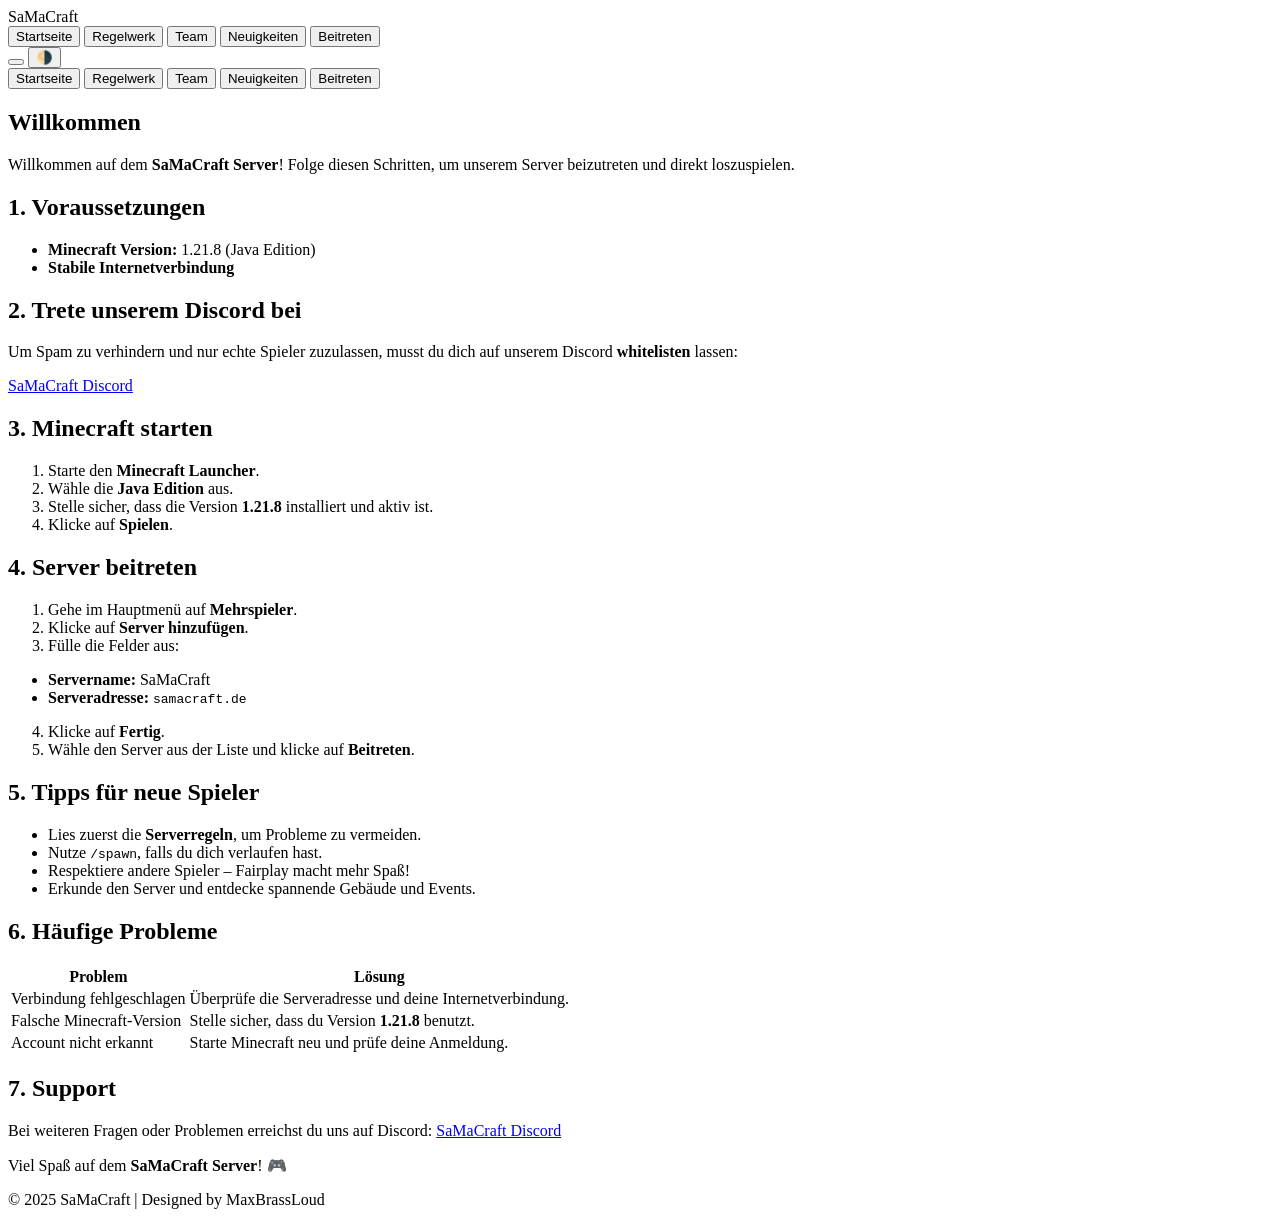
==== src/templates/join.html @ b3dc07cb "Added firtst features for new SaMaCraft Website" ====
<!DOCTYPE html>
<html lang="de">
<head>
  <meta charset="UTF-8">
  <meta name="viewport" content="width=device-width, initial-scale=1.0">
  <title>SaMaCraft – Wie man beitritt</title>
  <link rel="stylesheet" href="/static/style.css">
  <script defer src="/static/script.js"></script>
</head>
<body>
  <header>
    <div class="logo">SaMaCraft</div>
    <nav>
      <button onclick="location.href='/'" class="nav-btn">Startseite</button>
      <button onclick="location.href='/rules.html'" class="nav-btn">Regelwerk</button>
      <button onclick="location.href='/team.html'" class="nav-btn">Team</button>
      <button onclick="location.href='/news'" class="nav-btn">Neuigkeiten</button>
      <button onclick="location.href='/join.html'" class="nav-btn active">Beitreten</button>
    </nav>
    <div class="right-controls">
      <button id="hamburger" title="Menü" aria-label="Menü öffnen">
        <span></span><span></span><span></span>
      </button>
      <button id="theme-toggle" title="Theme wechseln">🌗</button>
    </div>
  </header>

  <div id="mobile-nav">
    <button onclick="location.href='/'" class="nav-btn">Startseite</button>
    <button onclick="location.href='/rules.html'" class="nav-btn">Regelwerk</button>
    <button onclick="location.href='/team.html'" class="nav-btn">Team</button>
    <button onclick="location.href='/news'" class="nav-btn">Neuigkeiten</button>
    <button onclick="location.href='/join.html'" class="nav-btn active">Beitreten</button>
  </div>

  <main class="intro">
    <div class="news-container">

      <div class="news-card">
        <h2>Willkommen</h2>
        <p>Willkommen auf dem <strong>SaMaCraft Server</strong>! Folge diesen Schritten, um unserem Server beizutreten und direkt loszuspielen.</p>
      </div>

      <div class="news-card">
        <h2>1. Voraussetzungen</h2>
        <ul>
          <li><strong>Minecraft Version:</strong> 1.21.8 (Java Edition)</li>
          <li><strong>Stabile Internetverbindung</strong></li>
        </ul>
      </div>

      <div class="news-card">
        <h2>2. Trete unserem Discord bei</h2>
        <p>Um Spam zu verhindern und nur echte Spieler zuzulassen, musst du dich auf unserem Discord <strong>whitelisten</strong> lassen:</p>
        <p><a href="https://discord.gg/E3ZHhWyfMG" target="_blank">SaMaCraft Discord</a></p>
      </div>

      <div class="news-card">
        <h2>3. Minecraft starten</h2>
        <ol>
          <li>Starte den <strong>Minecraft Launcher</strong>.</li>
          <li>Wähle die <strong>Java Edition</strong> aus.</li>
          <li>Stelle sicher, dass die Version <strong>1.21.8</strong> installiert und aktiv ist.</li>
          <li>Klicke auf <strong>Spielen</strong>.</li>
        </ol>
      </div>

      <div class="news-card">
        <h2>4. Server beitreten</h2>
        <ol>
          <li>Gehe im Hauptmenü auf <strong>Mehrspieler</strong>.</li>
          <li>Klicke auf <strong>Server hinzufügen</strong>.</li>
          <li>Fülle die Felder aus:</li>
        </ol>
        <ul>
          <li><strong>Servername:</strong> SaMaCraft</li>
          <li><strong>Serveradresse:</strong> <code>samacraft.de</code></li>
        </ul>
        <ol start="4">
          <li>Klicke auf <strong>Fertig</strong>.</li>
          <li>Wähle den Server aus der Liste und klicke auf <strong>Beitreten</strong>.</li>
        </ol>
      </div>

      <div class="news-card">
        <h2>5. Tipps für neue Spieler</h2>
        <ul>
          <li>Lies zuerst die <strong>Serverregeln</strong>, um Probleme zu vermeiden.</li>
          <li>Nutze <code>/spawn</code>, falls du dich verlaufen hast.</li>
          <li>Respektiere andere Spieler – Fairplay macht mehr Spaß!</li>
          <li>Erkunde den Server und entdecke spannende Gebäude und Events.</li>
        </ul>
      </div>

      <div class="news-card">
        <h2>6. Häufige Probleme</h2>
        <table>
          <thead>
            <tr>
              <th>Problem</th>
              <th>Lösung</th>
            </tr>
          </thead>
          <tbody>
            <tr>
              <td>Verbindung fehlgeschlagen</td>
              <td>Überprüfe die Serveradresse und deine Internetverbindung.</td>
            </tr>
            <tr>
              <td>Falsche Minecraft-Version</td>
              <td>Stelle sicher, dass du Version <strong>1.21.8</strong> benutzt.</td>
            </tr>
            <tr>
              <td>Account nicht erkannt</td>
              <td>Starte Minecraft neu und prüfe deine Anmeldung.</td>
            </tr>
          </tbody>
        </table>
      </div>

      <div class="news-card">
        <h2>7. Support</h2>
        <p>Bei weiteren Fragen oder Problemen erreichst du uns auf Discord: <a href="https://discord.gg/E3ZHhWyfMG" target="_blank">SaMaCraft Discord</a></p>
      </div>

      <div class="news-card">
        <p>Viel Spaß auf dem <strong>SaMaCraft Server</strong>! 🎮</p>
      </div>

    </div>
  </main>

  <footer>
    <p>© 2025 SaMaCraft | Designed by MaxBrassLoud</p>
  </footer>
</body>
</html>
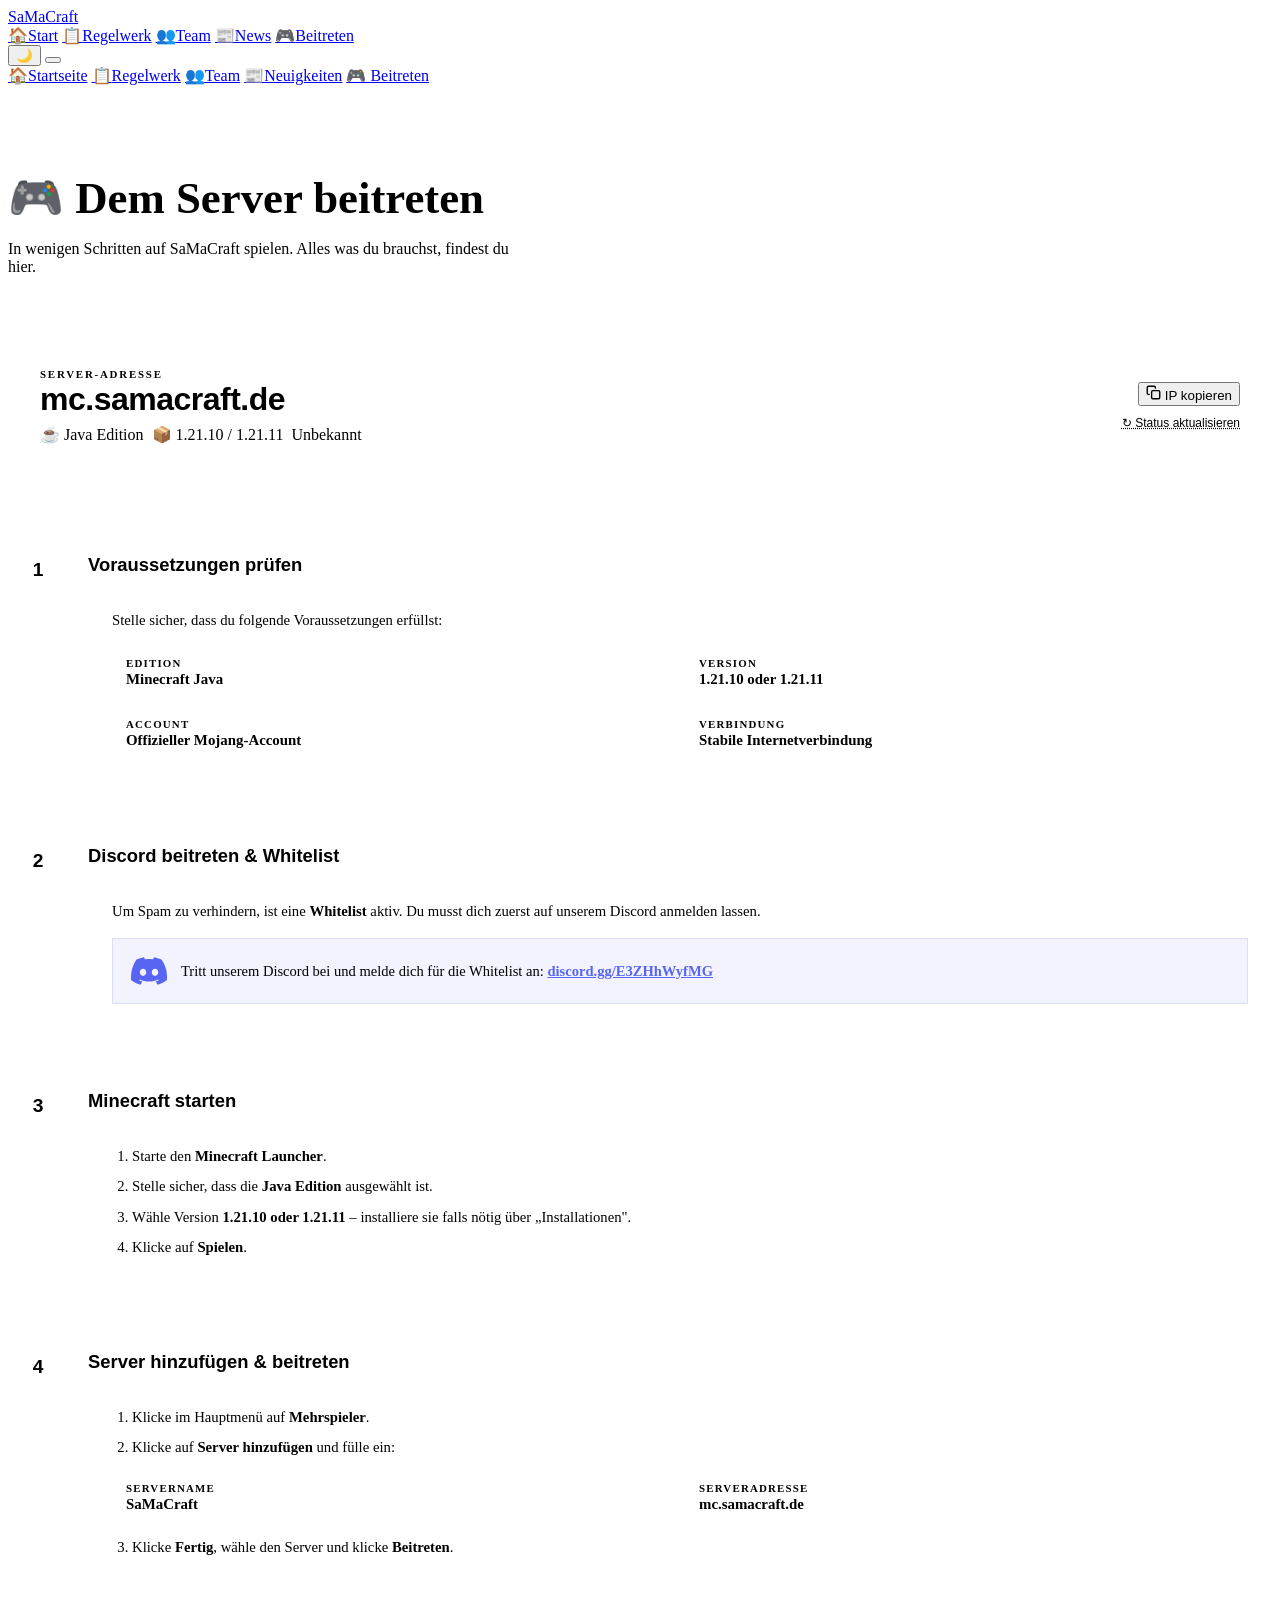
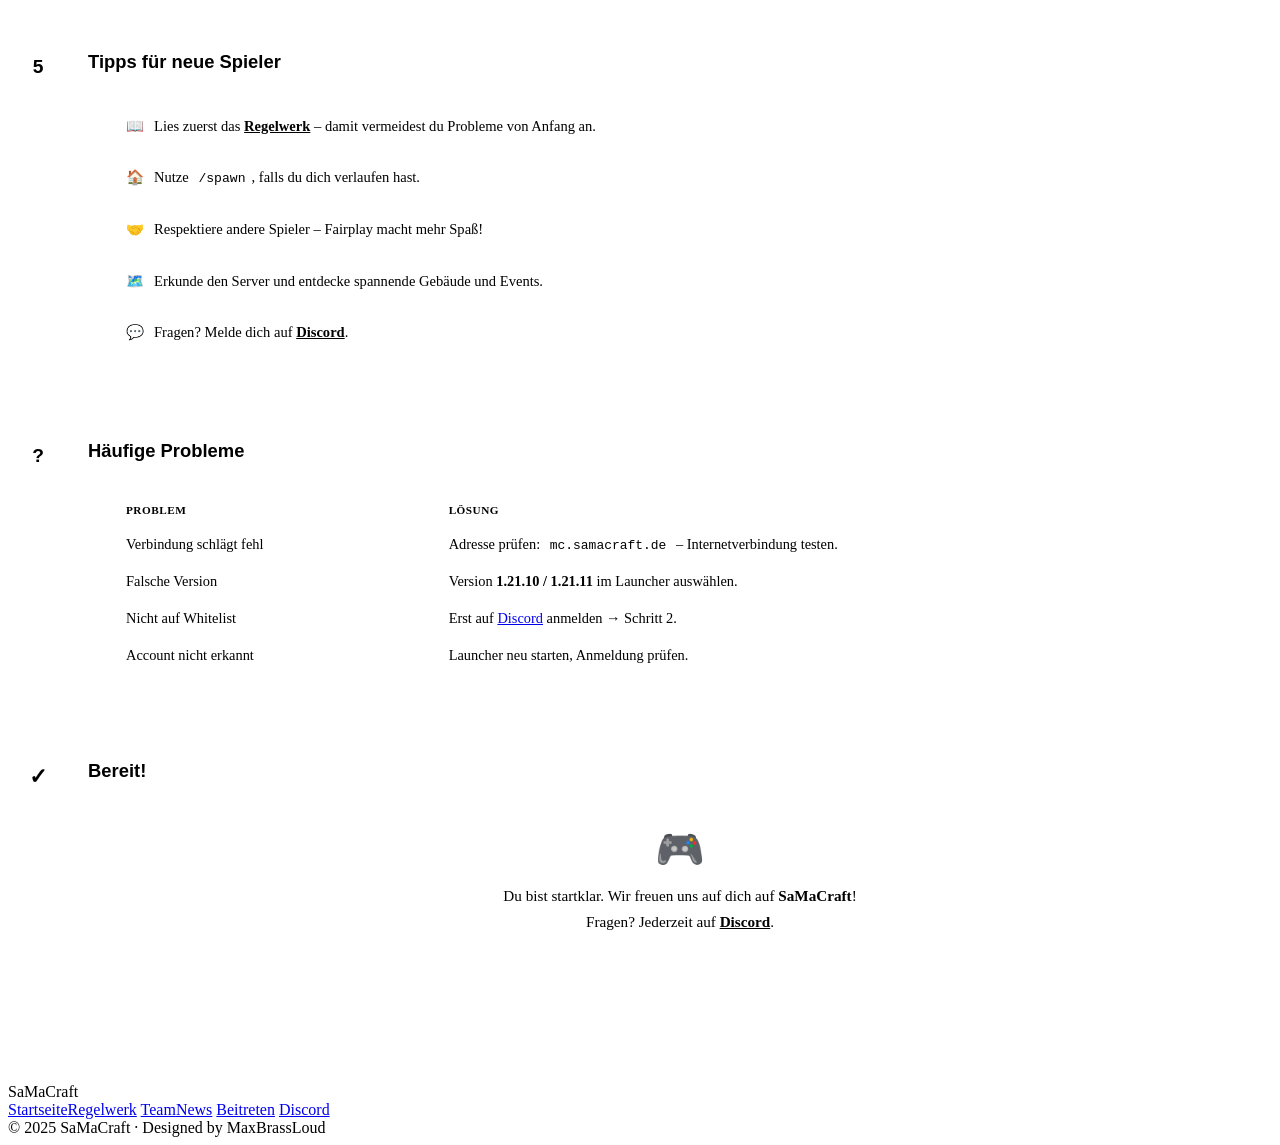
==== commit 35021819: "Updated the Design odf the WebPage" ====
--- a/src/templates/join.html
+++ b/src/templates/join.html
@@ -3,135 +3,437 @@
 <head>
   <meta charset="UTF-8">
   <meta name="viewport" content="width=device-width, initial-scale=1.0">
-  <title>SaMaCraft – Wie man beitritt</title>
+  <title>SaMaCraft – Beitreten</title>
   <link rel="stylesheet" href="/static/style.css">
-  <script defer src="/static/script.js"></script>
+  <script src="/static/script.js" defer></script>
+  <style>
+    .join-hero { padding: 56px 0 48px; }
+    .join-hero h1 { font-size: clamp(1.8em, 5vw, 2.8em); margin-bottom: 6px; }
+    .join-hero p  { color: var(--text2); max-width: 520px; }
+
+    /* Quick connect */
+    .quick-connect {
+      background: var(--surface);
+      border: 1px solid var(--border);
+      border-radius: var(--radius-xl);
+      padding: 28px 32px;
+      margin-bottom: 52px;
+      display: flex;
+      align-items: center;
+      justify-content: space-between;
+      gap: 24px;
+      flex-wrap: wrap;
+    }
+    .qc-left .qc-label { font-size: 0.68em; text-transform: uppercase; letter-spacing: 1.8px; color: var(--text3); font-weight: 600; margin-bottom: 3px; }
+    .qc-ip {
+      font-family: 'Exo 2', sans-serif;
+      font-size: 2em;
+      font-weight: 900;
+      color: var(--accent);
+      letter-spacing: -0.5px;
+      line-height: 1;
+      margin-bottom: 10px;
+    }
+    .qc-meta { display: flex; gap: 8px; flex-wrap: wrap; align-items: center; }
+    .qc-right { display: flex; flex-direction: column; gap: 10px; align-items: flex-end; }
+    .refresh-link {
+      background: none;
+      border: none;
+      font-size: 0.75em;
+      color: var(--text3);
+      cursor: pointer;
+      font-family: 'DM Sans', sans-serif;
+      text-decoration: underline dotted;
+      padding: 0;
+      transition: color var(--trans);
+    }
+    .refresh-link:hover { color: var(--accent); }
+
+    /* Steps */
+    .steps { display: flex; flex-direction: column; padding-bottom: 80px; }
+
+    .step {
+      display: grid;
+      grid-template-columns: 60px 1fr;
+      gap: 0 20px;
+      position: relative;
+    }
+    .step:not(:last-child)::before {
+      content: '';
+      position: absolute;
+      left: 29px;
+      top: 64px;
+      bottom: 0;
+      width: 2px;
+      background: linear-gradient(to bottom, var(--accent-dim), var(--border));
+      opacity: 0.6;
+    }
+
+    .step-num {
+      width: 60px; height: 60px;
+      border-radius: 50%;
+      background: var(--surface);
+      border: 2px solid var(--border2);
+      display: flex;
+      align-items: center;
+      justify-content: center;
+      font-family: 'Exo 2', sans-serif;
+      font-weight: 900;
+      font-size: 1.2em;
+      color: var(--text2);
+      flex-shrink: 0;
+      position: relative;
+      z-index: 1;
+      margin-top: 16px;
+      transition: border-color var(--trans), color var(--trans);
+    }
+    .step-num.accent {
+      border-color: var(--accent);
+      color: var(--accent);
+      box-shadow: 0 0 0 6px var(--accent-glow);
+    }
+    .step-num.done {
+      border-color: var(--accent);
+      background: var(--accent);
+      color: #000;
+      font-size: 1.4em;
+    }
+
+    .step-body { padding: 18px 0 36px; }
+    .step-title {
+      font-family: 'Exo 2', sans-serif;
+      font-size: 1.15em;
+      font-weight: 800;
+      color: var(--text);
+      margin: 0 0 12px;
+      padding-top: 12px;
+    }
+
+    .step-card {
+      background: var(--surface);
+      border: 1px solid var(--border);
+      border-radius: var(--radius-lg);
+      padding: 20px 24px;
+      transition: box-shadow var(--trans);
+    }
+    .step-card:hover { box-shadow: var(--shadow); }
+    .step-card p { font-size: 0.92em; color: var(--text2); line-height: 1.7; margin: 0 0 10px; }
+    .step-card p:last-child { margin-bottom: 0; }
+    .step-card ol, .step-card ul { padding-left: 20px; margin: 0; font-size: 0.92em; color: var(--text2); }
+    .step-card li { margin-bottom: 6px; line-height: 1.65; }
+    .step-card code {
+      background: var(--bg3);
+      padding: 1px 6px;
+      border-radius: 5px;
+      font-size: 0.9em;
+      color: var(--accent);
+      font-family: 'Courier New', monospace;
+    }
+
+    /* Info grid */
+    .info-grid {
+      display: grid;
+      grid-template-columns: 1fr 1fr;
+      gap: 10px;
+      margin-top: 14px;
+    }
+    .info-item {
+      background: var(--bg2);
+      border-radius: var(--radius);
+      padding: 10px 14px;
+      border-left: 3px solid var(--accent);
+    }
+    .info-item .ik { font-size: 0.68em; text-transform: uppercase; letter-spacing: 1.2px; color: var(--text3); font-weight: 700; }
+    .info-item .iv { font-weight: 700; font-size: 0.93em; color: var(--text); margin-top: 2px; }
+
+    /* Discord block */
+    .discord-block {
+      display: flex;
+      align-items: center;
+      gap: 14px;
+      background: #5865f214;
+      border: 1px solid #5865f228;
+      border-radius: var(--radius);
+      padding: 14px 18px;
+      margin-top: 14px;
+    }
+    .discord-block p { margin: 0; font-size: 0.91em; color: var(--text2); }
+    .discord-block a { color: #5865f2; font-weight: 600; }
+    .discord-block svg { flex-shrink: 0; }
+
+    /* Tip list */
+    .tip-list { display: flex; flex-direction: column; gap: 8px; }
+    .tip-item {
+      display: flex;
+      align-items: flex-start;
+      gap: 10px;
+      padding: 10px 14px;
+      border-radius: var(--radius);
+      background: var(--bg2);
+      border: 1px solid var(--border);
+      font-size: 0.91em;
+      color: var(--text2);
+      line-height: 1.6;
+    }
+    .tip-item a { color: var(--accent); font-weight: 600; }
+
+    /* Problem table */
+    .problem-table { width: 100%; border-collapse: collapse; font-size: 0.9em; }
+    .problem-table th, .problem-table td {
+      padding: 10px 14px;
+      border: 1px solid var(--border);
+      text-align: left;
+      vertical-align: top;
+      color: var(--text2);
+    }
+    .problem-table th {
+      background: var(--bg2);
+      font-weight: 700;
+      color: var(--accent);
+      font-size: 0.78em;
+      text-transform: uppercase;
+      letter-spacing: 0.5px;
+    }
+    .problem-table tr:nth-child(even) td { background: color-mix(in srgb, var(--bg2) 50%, transparent); }
+
+    /* Finish */
+    .finish-card { text-align: center; padding: 32px 24px; }
+    .finish-card .fi { font-size: 2.5em; margin-bottom: 10px; }
+    .finish-card p { color: var(--text2); font-size: 0.95em; }
+    .finish-card a { color: var(--accent); font-weight: 600; }
+
+    @media (max-width: 600px) {
+      .quick-connect { padding: 20px; }
+      .qc-right { align-items: flex-start; }
+      .info-grid { grid-template-columns: 1fr; }
+      .step { grid-template-columns: 46px 1fr; gap: 0 14px; }
+      .step-num { width: 46px; height: 46px; font-size: 1em; }
+      .step:not(:last-child)::before { left: 22px; }
+    }
+  </style>
 </head>
 <body>
-  <header>
-    <div class="logo">SaMaCraft</div>
-    <nav>
-      <button onclick="location.href='/'" class="nav-btn">Startseite</button>
-      <button onclick="location.href='/rules.html'" class="nav-btn">Regelwerk</button>
-      <button onclick="location.href='/team.html'" class="nav-btn">Team</button>
-      <button onclick="location.href='/news'" class="nav-btn">Neuigkeiten</button>
-      <button onclick="location.href='/join.html'" class="nav-btn active">Beitreten</button>
+
+  <header id="header">
+    <a href="/" class="header-logo"><span class="logo-dot"></span>SaMaCraft</a>
+    <nav class="header-nav">
+      <a href="/"           class="nav-link"><span class="nav-icon">🏠</span>Start</a>
+      <a href="/rules.html" class="nav-link"><span class="nav-icon">📋</span>Regelwerk</a>
+      <a href="/team.html"  class="nav-link"><span class="nav-icon">👥</span>Team</a>
+      <a href="/news"       class="nav-link"><span class="nav-icon">📰</span>News</a>
+      <a href="/join.html"  class="nav-link active"><span class="nav-icon">🎮</span>Beitreten</a>
     </nav>
-    <div class="right-controls">
-      <button id="hamburger" title="Menü" aria-label="Menü öffnen">
+    <div class="header-actions">
+      <button id="theme-btn" class="theme-btn" title="Theme">🌙</button>
+      <button id="hamburger-btn" class="hamburger-btn" aria-label="Menü">
         <span></span><span></span><span></span>
       </button>
-      <button id="theme-toggle" title="Theme wechseln">🌗</button>
     </div>
   </header>
 
-  <div id="mobile-nav">
-    <button onclick="location.href='/'" class="nav-btn">Startseite</button>
-    <button onclick="location.href='/rules.html'" class="nav-btn">Regelwerk</button>
-    <button onclick="location.href='/team.html'" class="nav-btn">Team</button>
-    <button onclick="location.href='/news'" class="nav-btn">Neuigkeiten</button>
-    <button onclick="location.href='/join.html'" class="nav-btn active">Beitreten</button>
+  <div id="mobile-drawer" class="mobile-drawer">
+    <a href="/"           class="nav-link"><span class="nav-icon">🏠</span>Startseite</a>
+    <a href="/rules.html" class="nav-link"><span class="nav-icon">📋</span>Regelwerk</a>
+    <a href="/team.html"  class="nav-link"><span class="nav-icon">👥</span>Team</a>
+    <a href="/news"       class="nav-link"><span class="nav-icon">📰</span>Neuigkeiten</a>
+    <a href="/join.html"  class="btn btn-primary m-join-btn active">🎮 Beitreten</a>
   </div>
 
-  <main class="intro">
-    <div class="news-container">
-
-      <div class="news-card">
-        <h2>Willkommen</h2>
-        <p>Willkommen auf dem <strong>SaMaCraft Server</strong>! Folge diesen Schritten, um unserem Server beizutreten und direkt loszuspielen.</p>
+  <div class="page">
+    <div class="container-sm">
+
+      <div class="join-hero">
+        <h1>🎮 Dem Server beitreten</h1>
+        <p>In wenigen Schritten auf SaMaCraft spielen. Alles was du brauchst, findest du hier.</p>
       </div>
 
-      <div class="news-card">
-        <h2>1. Voraussetzungen</h2>
-        <ul>
-          <li><strong>Minecraft Version:</strong> 1.21.8 (Java Edition)</li>
-          <li><strong>Stabile Internetverbindung</strong></li>
-        </ul>
+      <!-- Quick Connect -->
+      <div class="quick-connect">
+        <div class="qc-left">
+          <div class="qc-label">Server-Adresse</div>
+          <div class="qc-ip">mc.samacraft.de</div>
+          <div class="qc-meta">
+            <span class="badge badge-muted">☕ Java Edition</span>
+            <span class="badge badge-muted">📦 1.21.10 / 1.21.11</span>
+            <span class="badge badge-green" id="join-status-badge">
+              <span class="status-dot"></span>
+              <span id="join-status-text">Prüfe…</span>
+            </span>
+            <span class="badge badge-muted" id="join-players" style="display:none">
+              👥 <span id="join-player-num">–</span>
+            </span>
+          </div>
+        </div>
+        <div class="qc-right">
+          <button id="copy-join-btn" class="btn btn-primary" onclick="copyIP('copy-join-btn')">
+            <svg width="15" height="15" viewBox="0 0 24 24" fill="none" stroke="currentColor" stroke-width="2.2" stroke-linecap="round" stroke-linejoin="round"><rect x="9" y="9" width="13" height="13" rx="2" ry="2"></rect><path d="M5 15H4a2 2 0 0 1-2-2V4a2 2 0 0 1 2-2h9a2 2 0 0 1 2 2v1"></path></svg>
+            IP kopieren
+          </button>
+          <button class="refresh-link" onclick="refreshStatus()">↻ Status aktualisieren</button>
+        </div>
       </div>
 
-      <div class="news-card">
-        <h2>2. Trete unserem Discord bei</h2>
-        <p>Um Spam zu verhindern und nur echte Spieler zuzulassen, musst du dich auf unserem Discord <strong>whitelisten</strong> lassen:</p>
-        <p><a href="https://discord.gg/E3ZHhWyfMG" target="_blank">SaMaCraft Discord</a></p>
+      <!-- Steps -->
+      <div class="steps">
+
+        <div class="step">
+          <div class="step-num accent">1</div>
+          <div class="step-body">
+            <div class="step-title">Voraussetzungen prüfen</div>
+            <div class="step-card">
+              <p>Stelle sicher, dass du folgende Voraussetzungen erfüllst:</p>
+              <div class="info-grid">
+                <div class="info-item"><div class="ik">Edition</div><div class="iv">Minecraft Java</div></div>
+                <div class="info-item"><div class="ik">Version</div><div class="iv">1.21.10 oder 1.21.11</div></div>
+                <div class="info-item"><div class="ik">Account</div><div class="iv">Offizieller Mojang-Account</div></div>
+                <div class="info-item"><div class="ik">Verbindung</div><div class="iv">Stabile Internetverbindung</div></div>
+              </div>
+            </div>
+          </div>
+        </div>
+
+        <div class="step">
+          <div class="step-num accent">2</div>
+          <div class="step-body">
+            <div class="step-title">Discord beitreten & Whitelist</div>
+            <div class="step-card">
+              <p>Um Spam zu verhindern, ist eine <strong style="color:var(--text)">Whitelist</strong> aktiv. Du musst dich zuerst auf unserem Discord anmelden lassen.</p>
+              <div class="discord-block">
+                <svg width="36" height="36" viewBox="0 0 24 24" fill="#5865f2"><path d="M20.317 4.37a19.791 19.791 0 0 0-4.885-1.515.074.074 0 0 0-.079.037c-.21.375-.444.864-.608 1.25a18.27 18.27 0 0 0-5.487 0 12.64 12.64 0 0 0-.617-1.25.077.077 0 0 0-.079-.037A19.736 19.736 0 0 0 3.677 4.37a.07.07 0 0 0-.032.027C.533 9.046-.32 13.58.099 18.057.1 18.08.118 18.1.135 18.11a19.9 19.9 0 0 0 5.993 3.03.078.078 0 0 0 .084-.028c.462-.63.874-1.295 1.226-1.994a.076.076 0 0 0-.041-.106 13.107 13.107 0 0 1-1.872-.892.077.077 0 0 1-.008-.128 10.2 10.2 0 0 0 .372-.292.074.074 0 0 1 .077-.01c3.928 1.793 8.18 1.793 12.062 0a.074.074 0 0 1 .078.01c.12.098.246.198.373.292a.077.077 0 0 1-.006.127 12.299 12.299 0 0 1-1.873.892.077.077 0 0 0-.041.107c.36.698.772 1.362 1.225 1.993a.076.076 0 0 0 .084.028 19.839 19.839 0 0 0 6.002-3.03.077.077 0 0 0 .032-.054c.5-5.177-.838-9.674-3.549-13.66a.061.061 0 0 0-.031-.03zM8.02 15.33c-1.183 0-2.157-1.085-2.157-2.419 0-1.333.956-2.419 2.157-2.419 1.21 0 2.176 1.096 2.157 2.42 0 1.333-.956 2.418-2.157 2.418zm7.975 0c-1.183 0-2.157-1.085-2.157-2.419 0-1.333.955-2.419 2.157-2.419 1.21 0 2.176 1.096 2.157 2.42 0 1.333-.946 2.418-2.157 2.418z"/></svg>
+                <p>Tritt unserem Discord bei und melde dich für die Whitelist an: <a href="https://discord.gg/E3ZHhWyfMG" target="_blank">discord.gg/E3ZHhWyfMG</a></p>
+              </div>
+            </div>
+          </div>
+        </div>
+
+        <div class="step">
+          <div class="step-num accent">3</div>
+          <div class="step-body">
+            <div class="step-title">Minecraft starten</div>
+            <div class="step-card">
+              <ol>
+                <li>Starte den <strong style="color:var(--text)">Minecraft Launcher</strong>.</li>
+                <li>Stelle sicher, dass die <strong style="color:var(--text)">Java Edition</strong> ausgewählt ist.</li>
+                <li>Wähle Version <strong style="color:var(--text)">1.21.10 oder 1.21.11</strong> – installiere sie falls nötig über „Installationen".</li>
+                <li>Klicke auf <strong style="color:var(--text)">Spielen</strong>.</li>
+              </ol>
+            </div>
+          </div>
+        </div>
+
+        <div class="step">
+          <div class="step-num accent">4</div>
+          <div class="step-body">
+            <div class="step-title">Server hinzufügen & beitreten</div>
+            <div class="step-card">
+              <ol>
+                <li>Klicke im Hauptmenü auf <strong style="color:var(--text)">Mehrspieler</strong>.</li>
+                <li>Klicke auf <strong style="color:var(--text)">Server hinzufügen</strong> und fülle ein:</li>
+              </ol>
+              <div class="info-grid" style="margin-top:12px">
+                <div class="info-item"><div class="ik">Servername</div><div class="iv">SaMaCraft</div></div>
+                <div class="info-item"><div class="ik">Serveradresse</div><div class="iv">mc.samacraft.de</div></div>
+              </div>
+              <ol start="3" style="margin-top:12px">
+                <li>Klicke <strong style="color:var(--text)">Fertig</strong>, wähle den Server und klicke <strong style="color:var(--text)">Beitreten</strong>.</li>
+              </ol>
+            </div>
+          </div>
+        </div>
+
+        <div class="step">
+          <div class="step-num accent">5</div>
+          <div class="step-body">
+            <div class="step-title">Tipps für neue Spieler</div>
+            <div class="step-card">
+              <div class="tip-list">
+                <div class="tip-item">📖 <span>Lies zuerst das <a href="/rules.html">Regelwerk</a> – damit vermeidest du Probleme von Anfang an.</span></div>
+                <div class="tip-item">🏠 <span>Nutze <code>/spawn</code>, falls du dich verlaufen hast.</span></div>
+                <div class="tip-item">🤝 <span>Respektiere andere Spieler – Fairplay macht mehr Spaß!</span></div>
+                <div class="tip-item">🗺️ <span>Erkunde den Server und entdecke spannende Gebäude und Events.</span></div>
+                <div class="tip-item">💬 <span>Fragen? Melde dich auf <a href="https://discord.gg/E3ZHhWyfMG" target="_blank">Discord</a>.</span></div>
+              </div>
+            </div>
+          </div>
+        </div>
+
+        <div class="step">
+          <div class="step-num">?</div>
+          <div class="step-body">
+            <div class="step-title">Häufige Probleme</div>
+            <div class="step-card">
+              <table class="problem-table">
+                <thead><tr><th>Problem</th><th>Lösung</th></tr></thead>
+                <tbody>
+                  <tr><td>Verbindung schlägt fehl</td><td>Adresse prüfen: <code>mc.samacraft.de</code> – Internetverbindung testen.</td></tr>
+                  <tr><td>Falsche Version</td><td>Version <strong>1.21.10 / 1.21.11</strong> im Launcher auswählen.</td></tr>
+                  <tr><td>Nicht auf Whitelist</td><td>Erst auf <a href="https://discord.gg/E3ZHhWyfMG" target="_blank">Discord</a> anmelden → Schritt 2.</td></tr>
+                  <tr><td>Account nicht erkannt</td><td>Launcher neu starten, Anmeldung prüfen.</td></tr>
+                </tbody>
+              </table>
+            </div>
+          </div>
+        </div>
+
+        <div class="step">
+          <div class="step-num done">✓</div>
+          <div class="step-body">
+            <div class="step-title">Bereit!</div>
+            <div class="step-card finish-card">
+              <div class="fi">🎮</div>
+              <p>Du bist startklar. Wir freuen uns auf dich auf <strong style="color:var(--text)">SaMaCraft</strong>!<br>Fragen? Jederzeit auf <a href="https://discord.gg/E3ZHhWyfMG" target="_blank">Discord</a>.</p>
+            </div>
+          </div>
+        </div>
+
+      </div><!-- /steps -->
+    </div>
+  </div>
+
+  <footer id="footer">
+    <div class="footer-inner">
+      <div class="footer-logo"><span class="logo-dot"></span>SaMaCraft</div>
+      <div class="footer-links">
+        <a href="/">Startseite</a><a href="/rules.html">Regelwerk</a>
+        <a href="/team.html">Team</a><a href="/news">News</a>
+        <a href="/join.html">Beitreten</a>
+        <a href="https://discord.gg/E3ZHhWyfMG" target="_blank">Discord</a>
       </div>
-
-      <div class="news-card">
-        <h2>3. Minecraft starten</h2>
-        <ol>
-          <li>Starte den <strong>Minecraft Launcher</strong>.</li>
-          <li>Wähle die <strong>Java Edition</strong> aus.</li>
-          <li>Stelle sicher, dass die Version <strong>1.21.8</strong> installiert und aktiv ist.</li>
-          <li>Klicke auf <strong>Spielen</strong>.</li>
-        </ol>
-      </div>
-
-      <div class="news-card">
-        <h2>4. Server beitreten</h2>
-        <ol>
-          <li>Gehe im Hauptmenü auf <strong>Mehrspieler</strong>.</li>
-          <li>Klicke auf <strong>Server hinzufügen</strong>.</li>
-          <li>Fülle die Felder aus:</li>
-        </ol>
-        <ul>
-          <li><strong>Servername:</strong> SaMaCraft</li>
-          <li><strong>Serveradresse:</strong> <code>samacraft.de</code></li>
-        </ul>
-        <ol start="4">
-          <li>Klicke auf <strong>Fertig</strong>.</li>
-          <li>Wähle den Server aus der Liste und klicke auf <strong>Beitreten</strong>.</li>
-        </ol>
-      </div>
-
-      <div class="news-card">
-        <h2>5. Tipps für neue Spieler</h2>
-        <ul>
-          <li>Lies zuerst die <strong>Serverregeln</strong>, um Probleme zu vermeiden.</li>
-          <li>Nutze <code>/spawn</code>, falls du dich verlaufen hast.</li>
-          <li>Respektiere andere Spieler – Fairplay macht mehr Spaß!</li>
-          <li>Erkunde den Server und entdecke spannende Gebäude und Events.</li>
-        </ul>
-      </div>
-
-      <div class="news-card">
-        <h2>6. Häufige Probleme</h2>
-        <table>
-          <thead>
-            <tr>
-              <th>Problem</th>
-              <th>Lösung</th>
-            </tr>
-          </thead>
-          <tbody>
-            <tr>
-              <td>Verbindung fehlgeschlagen</td>
-              <td>Überprüfe die Serveradresse und deine Internetverbindung.</td>
-            </tr>
-            <tr>
-              <td>Falsche Minecraft-Version</td>
-              <td>Stelle sicher, dass du Version <strong>1.21.8</strong> benutzt.</td>
-            </tr>
-            <tr>
-              <td>Account nicht erkannt</td>
-              <td>Starte Minecraft neu und prüfe deine Anmeldung.</td>
-            </tr>
-          </tbody>
-        </table>
-      </div>
-
-      <div class="news-card">
-        <h2>7. Support</h2>
-        <p>Bei weiteren Fragen oder Problemen erreichst du uns auf Discord: <a href="https://discord.gg/E3ZHhWyfMG" target="_blank">SaMaCraft Discord</a></p>
-      </div>
-
-      <div class="news-card">
-        <p>Viel Spaß auf dem <strong>SaMaCraft Server</strong>! 🎮</p>
-      </div>
-
+      <span class="footer-copy">© 2025 SaMaCraft · Designed by MaxBrassLoud</span>
     </div>
-  </main>
-
-  <footer>
-    <p>© 2025 SaMaCraft | Designed by MaxBrassLoud</p>
   </footer>
+
+  <script>
+    async function refreshStatus() {
+      const badge   = document.getElementById('join-status-badge');
+      const text    = document.getElementById('join-status-text');
+      const players = document.getElementById('join-players');
+      const pNum    = document.getElementById('join-player-num');
+      badge.className = 'badge badge-muted';
+      text.textContent = 'Prüfe…';
+      players.style.display = 'none';
+      try {
+        const res  = await fetch('https://api.mcsrvstat.us/3/mc.samacraft.de');
+        const data = await res.json();
+        if (data.online) {
+          badge.className = 'badge badge-green';
+          const dot = badge.querySelector('.status-dot');
+          if (dot) dot.classList.add('online');
+          text.textContent = 'Online';
+          const on = data.players?.online ?? 0, mx = data.players?.max ?? 0;
+          pNum.textContent = `${on} / ${mx}`;
+          players.style.display = '';
+        } else {
+          badge.className = 'badge badge-red';
+          text.textContent = 'Offline';
+        }
+      } catch {
+        badge.className = 'badge badge-muted';
+        text.textContent = 'Unbekannt';
+      }
+    }
+    refreshStatus();
+    setInterval(refreshStatus, 60_000);
+  </script>
 </body>
 </html>
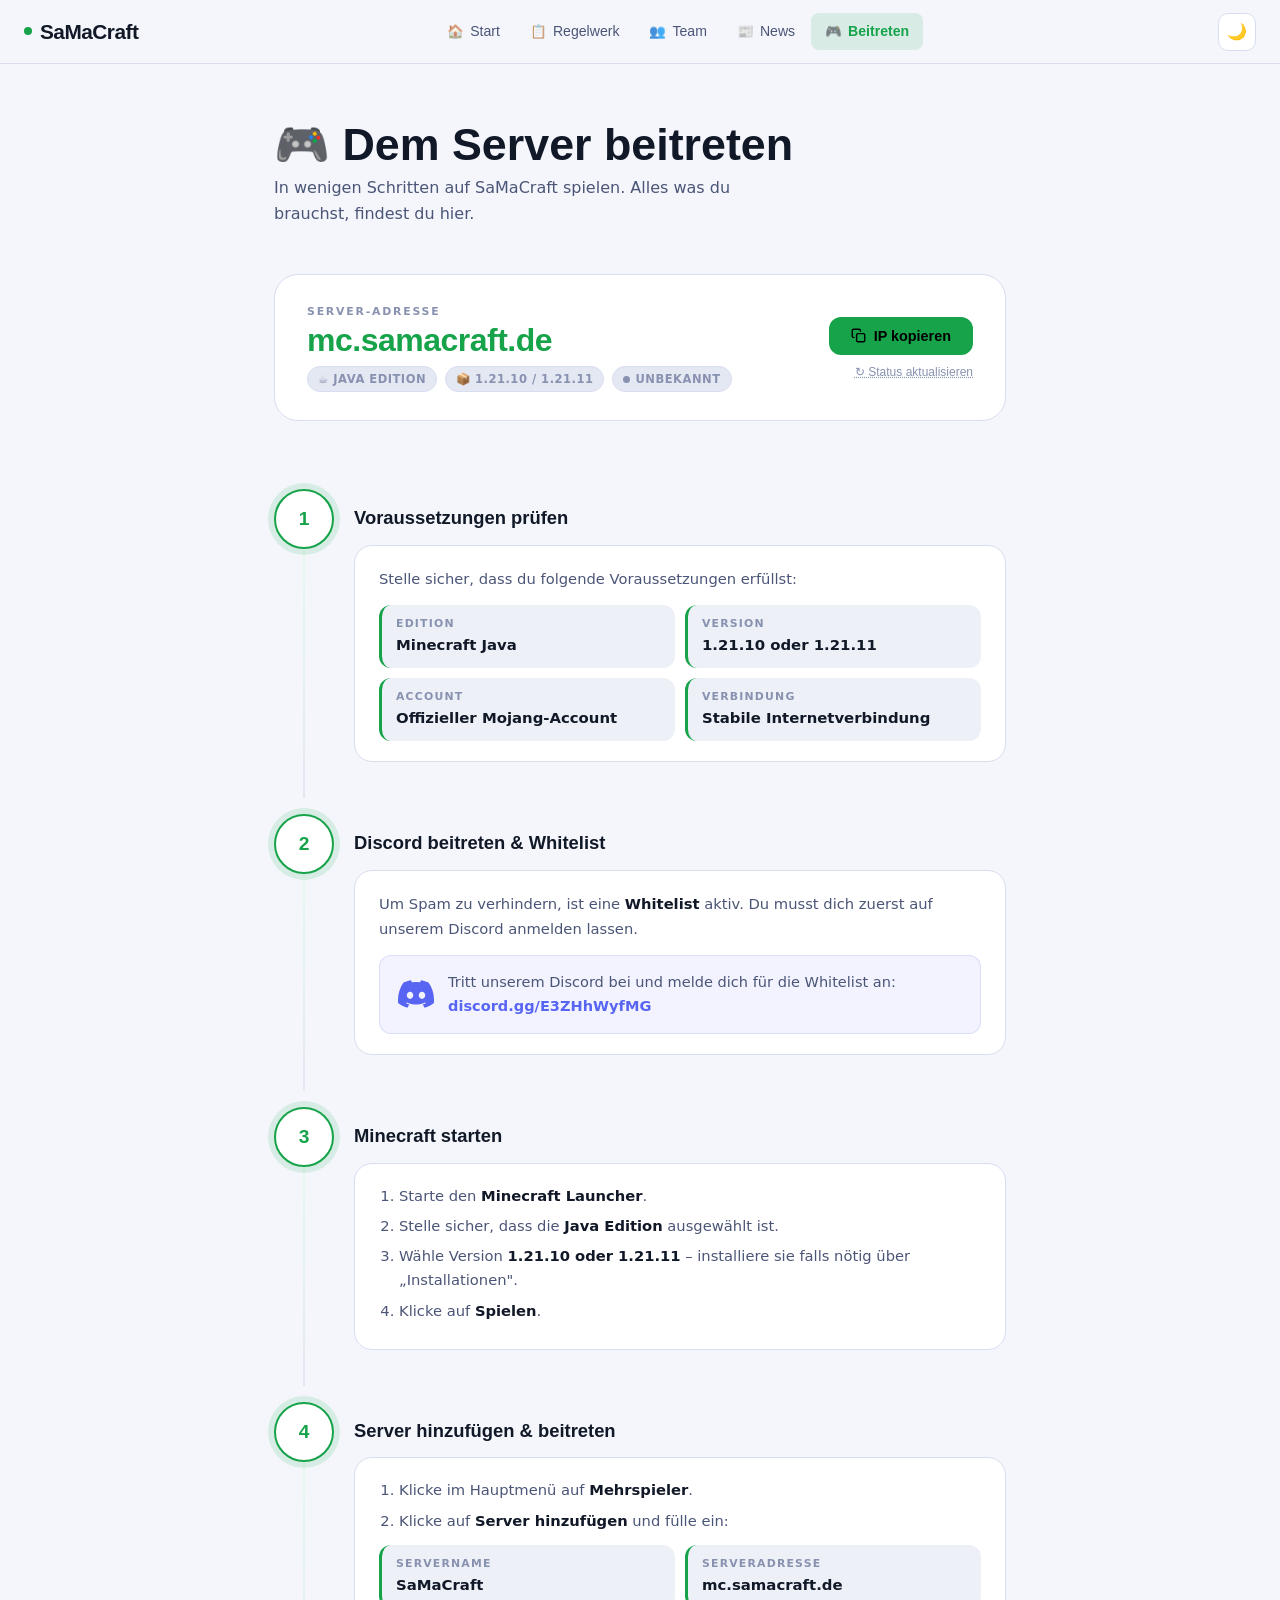
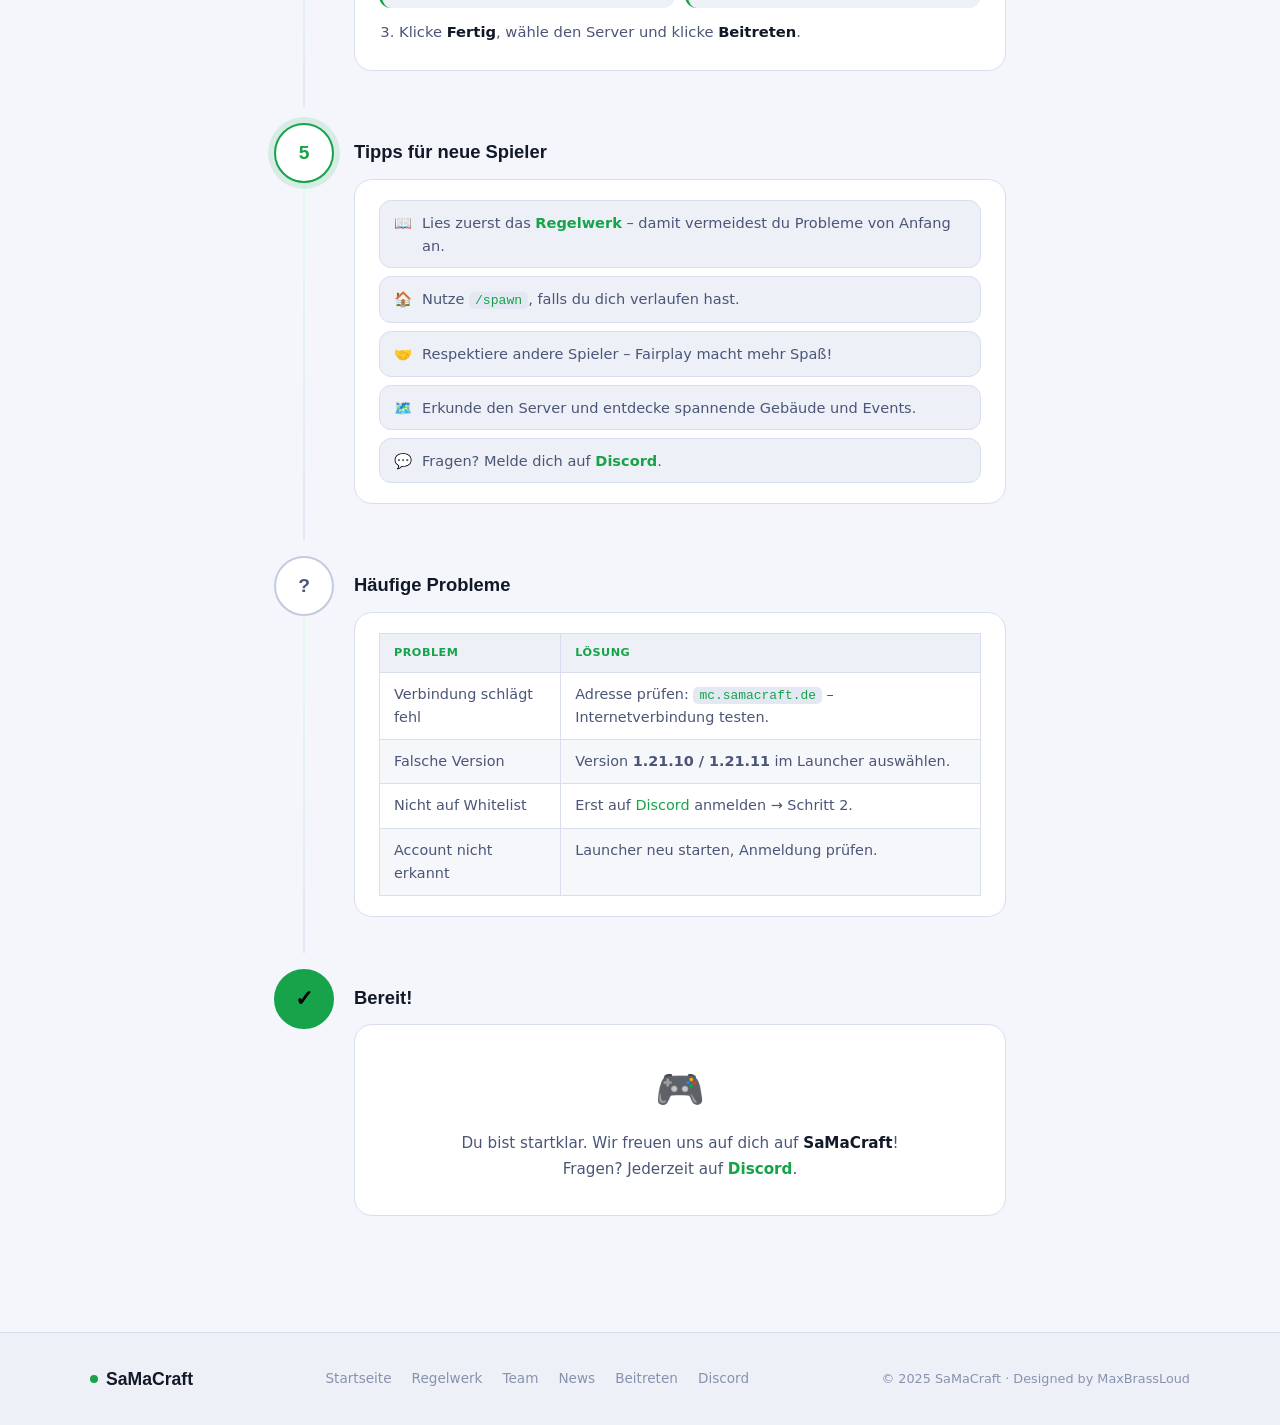
==== commit 02b169ae: "Updated Paths" ====
--- a/src/templates/join.html
+++ b/src/templates/join.html
@@ -4,8 +4,8 @@
   <meta charset="UTF-8">
   <meta name="viewport" content="width=device-width, initial-scale=1.0">
   <title>SaMaCraft – Beitreten</title>
-  <link rel="stylesheet" href="/static/style.css">
-  <script src="/static/script.js" defer></script>
+  <link rel="stylesheet" href="../static/style.css">
+  <script src="../static/script.js" defer></script>
   <style>
     .join-hero { padding: 56px 0 48px; }
     .join-hero h1 { font-size: clamp(1.8em, 5vw, 2.8em); margin-bottom: 6px; }
@@ -218,10 +218,10 @@
     <a href="/" class="header-logo"><span class="logo-dot"></span>SaMaCraft</a>
     <nav class="header-nav">
       <a href="/"           class="nav-link"><span class="nav-icon">🏠</span>Start</a>
-      <a href="/rules.html" class="nav-link"><span class="nav-icon">📋</span>Regelwerk</a>
-      <a href="/team.html"  class="nav-link"><span class="nav-icon">👥</span>Team</a>
-      <a href="/news"       class="nav-link"><span class="nav-icon">📰</span>News</a>
-      <a href="/join.html"  class="nav-link active"><span class="nav-icon">🎮</span>Beitreten</a>
+      <a href="./rules.html" class="nav-link"><span class="nav-icon">📋</span>Regelwerk</a>
+      <a href="./team.html"  class="nav-link"><span class="nav-icon">👥</span>Team</a>
+      <a href="./news"       class="nav-link"><span class="nav-icon">📰</span>News</a>
+      <a href="./join.html"  class="nav-link active"><span class="nav-icon">🎮</span>Beitreten</a>
     </nav>
     <div class="header-actions">
       <button id="theme-btn" class="theme-btn" title="Theme">🌙</button>
@@ -233,10 +233,10 @@
 
   <div id="mobile-drawer" class="mobile-drawer">
     <a href="/"           class="nav-link"><span class="nav-icon">🏠</span>Startseite</a>
-    <a href="/rules.html" class="nav-link"><span class="nav-icon">📋</span>Regelwerk</a>
-    <a href="/team.html"  class="nav-link"><span class="nav-icon">👥</span>Team</a>
-    <a href="/news"       class="nav-link"><span class="nav-icon">📰</span>Neuigkeiten</a>
-    <a href="/join.html"  class="btn btn-primary m-join-btn active">🎮 Beitreten</a>
+    <a href="./rules.html" class="nav-link"><span class="nav-icon">📋</span>Regelwerk</a>
+    <a href="./team.html"  class="nav-link"><span class="nav-icon">👥</span>Team</a>
+    <a href="./news"       class="nav-link"><span class="nav-icon">📰</span>Neuigkeiten</a>
+    <a href="./join.html"  class="btn btn-primary m-join-btn active">🎮 Beitreten</a>
   </div>
 
   <div class="page">
@@ -347,7 +347,7 @@
             <div class="step-title">Tipps für neue Spieler</div>
             <div class="step-card">
               <div class="tip-list">
-                <div class="tip-item">📖 <span>Lies zuerst das <a href="/rules.html">Regelwerk</a> – damit vermeidest du Probleme von Anfang an.</span></div>
+                <div class="tip-item">📖 <span>Lies zuerst das <a href="./rules.html">Regelwerk</a> – damit vermeidest du Probleme von Anfang an.</span></div>
                 <div class="tip-item">🏠 <span>Nutze <code>/spawn</code>, falls du dich verlaufen hast.</span></div>
                 <div class="tip-item">🤝 <span>Respektiere andere Spieler – Fairplay macht mehr Spaß!</span></div>
                 <div class="tip-item">🗺️ <span>Erkunde den Server und entdecke spannende Gebäude und Events.</span></div>
@@ -394,9 +394,9 @@
     <div class="footer-inner">
       <div class="footer-logo"><span class="logo-dot"></span>SaMaCraft</div>
       <div class="footer-links">
-        <a href="/">Startseite</a><a href="/rules.html">Regelwerk</a>
-        <a href="/team.html">Team</a><a href="/news">News</a>
-        <a href="/join.html">Beitreten</a>
+        <a href="/">Startseite</a><a href="./rules.html">Regelwerk</a>
+        <a href="./team.html">Team</a><a href="/news">News</a>
+        <a href="./join.html">Beitreten</a>
         <a href="https://discord.gg/E3ZHhWyfMG" target="_blank">Discord</a>
       </div>
       <span class="footer-copy">© 2025 SaMaCraft · Designed by MaxBrassLoud</span>
--- a/src/static/style.css
+++ b/src/static/style.css
@@ -0,0 +1,554 @@
+/* ════════════════════════════════════════════════════════════════
+   SAMACRAFT – Design System v2
+   Fonts: Exo 2 (display) + DM Sans (body)
+   Accent: Minecraft-green #4ade80
+   Dark mode default, Light mode via [data-theme="light"]
+════════════════════════════════════════════════════════════════ */
+
+@import url('https://fonts.googleapis.com/css2?family=Exo+2:wght@400;600;700;800;900&family=DM+Sans:ital,opsz,wght@0,9..40,300;0,9..40,400;0,9..40,500;0,9..40,600;1,9..40,400&display=swap');
+
+/* ── Tokens ──────────────────────────────────────────────────── */
+:root {
+  /* Dark (default) */
+  --bg:          #0c0e12;
+  --bg2:         #111318;
+  --bg3:         #181b22;
+  --surface:     #1e2130;
+  --surface2:    #252a3a;
+  --border:      #2a2f42;
+  --border2:     #363d54;
+
+  --text:        #e8eaf2;
+  --text2:       #9aa3be;
+  --text3:       #606880;
+
+  --accent:      #4ade80;
+  --accent-dim:  #2d7a4a;
+  --accent-glow: rgba(74,222,128,0.15);
+
+  --red:    #f87171;
+  --orange: #fb923c;
+  --blue:   #60a5fa;
+  --purple: #c084fc;
+  --teal:   #2dd4bf;
+
+  --radius:    12px;
+  --radius-lg: 18px;
+  --radius-xl: 24px;
+
+  --shadow-sm:  0 1px 3px rgba(0,0,0,0.4);
+  --shadow:     0 4px 16px rgba(0,0,0,0.5);
+  --shadow-lg:  0 12px 40px rgba(0,0,0,0.6);
+  --shadow-xl:  0 24px 64px rgba(0,0,0,0.7);
+
+  --header-h: 64px;
+  --sidebar-w: 256px;
+
+  --trans: 0.2s ease;
+  --trans-slow: 0.4s ease;
+}
+
+[data-theme="light"] {
+  --bg:          #f4f6fb;
+  --bg2:         #edf0f7;
+  --bg3:         #e4e8f3;
+  --surface:     #ffffff;
+  --surface2:    #f0f3fc;
+  --border:      #d8ddf0;
+  --border2:     #c4cae0;
+
+  --text:        #111827;
+  --text2:       #4b5577;
+  --text3:       #8892b0;
+
+  --accent:      #16a34a;
+  --accent-dim:  #dcfce7;
+  --accent-glow: rgba(22,163,74,0.12);
+
+  --shadow-sm:  0 1px 3px rgba(0,0,0,0.06);
+  --shadow:     0 4px 16px rgba(0,0,0,0.1);
+  --shadow-lg:  0 12px 40px rgba(0,0,0,0.12);
+  --shadow-xl:  0 24px 64px rgba(0,0,0,0.15);
+}
+
+/* ── Reset ───────────────────────────────────────────────────── */
+*, *::before, *::after { box-sizing: border-box; margin: 0; padding: 0; }
+html { scroll-behavior: smooth; }
+body {
+  font-family: 'DM Sans', system-ui, sans-serif;
+  background: var(--bg);
+  color: var(--text);
+  line-height: 1.6;
+  min-height: 100vh;
+  -webkit-text-size-adjust: 100%;
+  transition: background var(--trans-slow), color var(--trans-slow);
+}
+img { display: block; max-width: 100%; }
+a { color: var(--accent); text-decoration: none; }
+a:hover { text-decoration: underline; }
+
+/* ── Typography ──────────────────────────────────────────────── */
+h1, h2, h3, h4 {
+  font-family: 'Exo 2', sans-serif;
+  font-weight: 800;
+  line-height: 1.1;
+  color: var(--text);
+}
+.display {
+  font-family: 'Exo 2', sans-serif;
+  font-weight: 900;
+  letter-spacing: -0.5px;
+}
+.label {
+  font-size: 0.7em;
+  font-weight: 600;
+  text-transform: uppercase;
+  letter-spacing: 1.5px;
+  color: var(--text3);
+}
+
+/* ── Buttons ─────────────────────────────────────────────────── */
+button { cursor: pointer; font-family: 'DM Sans', sans-serif; border: none; }
+
+.btn {
+  display: inline-flex;
+  align-items: center;
+  gap: 8px;
+  padding: 11px 22px;
+  border-radius: var(--radius);
+  font-size: 0.9em;
+  font-weight: 600;
+  transition: all var(--trans);
+  cursor: pointer;
+  border: none;
+  white-space: nowrap;
+}
+.btn-primary {
+  background: var(--accent);
+  color: #000;
+}
+.btn-primary:hover {
+  filter: brightness(1.1);
+  transform: translateY(-1px);
+  box-shadow: 0 6px 20px var(--accent-glow);
+}
+.btn-ghost {
+  background: transparent;
+  color: var(--text);
+  border: 1px solid var(--border2);
+}
+.btn-ghost:hover {
+  border-color: var(--accent);
+  color: var(--accent);
+  background: var(--accent-glow);
+  transform: translateY(-1px);
+}
+.btn-sm { padding: 7px 14px; font-size: 0.82em; }
+.btn-lg { padding: 14px 28px; font-size: 1em; }
+
+/* ── Header ──────────────────────────────────────────────────── */
+#header {
+  position: fixed;
+  top: 0; left: 0; right: 0;
+  height: var(--header-h);
+  background: color-mix(in srgb, var(--bg) 85%, transparent);
+  backdrop-filter: blur(16px);
+  -webkit-backdrop-filter: blur(16px);
+  border-bottom: 1px solid var(--border);
+  z-index: 500;
+  display: flex;
+  align-items: center;
+  padding: 0 24px;
+  gap: 16px;
+  transition: background var(--trans-slow), border-color var(--trans-slow);
+}
+
+.header-logo {
+  font-family: 'Exo 2', sans-serif;
+  font-weight: 900;
+  font-size: 1.3em;
+  color: var(--text);
+  letter-spacing: -0.5px;
+  flex-shrink: 0;
+  display: flex;
+  align-items: center;
+  gap: 8px;
+  text-decoration: none;
+}
+.header-logo:hover { text-decoration: none; }
+.logo-dot {
+  width: 8px; height: 8px;
+  border-radius: 50%;
+  background: var(--accent);
+  flex-shrink: 0;
+  animation: logo-pulse 2.5s ease infinite;
+}
+@keyframes logo-pulse {
+  0%, 100% { box-shadow: 0 0 0 0 var(--accent-glow); }
+  50%       { box-shadow: 0 0 0 6px transparent; }
+}
+
+.header-nav {
+  display: flex;
+  align-items: center;
+  gap: 2px;
+  flex: 1;
+  justify-content: center;
+}
+.nav-link {
+  padding: 7px 14px;
+  border-radius: 8px;
+  font-size: 0.88em;
+  font-weight: 500;
+  color: var(--text2);
+  background: transparent;
+  border: none;
+  cursor: pointer;
+  transition: all var(--trans);
+  white-space: nowrap;
+  display: flex;
+  align-items: center;
+  gap: 6px;
+  font-family: 'DM Sans', sans-serif;
+  text-decoration: none;
+}
+.nav-link:hover { color: var(--text); background: var(--surface); text-decoration: none; }
+.nav-link.active {
+  color: var(--accent);
+  background: var(--accent-glow);
+  font-weight: 600;
+}
+.nav-link .nav-icon { font-size: 0.95em; opacity: 0.8; }
+
+.header-actions {
+  display: flex;
+  align-items: center;
+  gap: 8px;
+  flex-shrink: 0;
+}
+
+/* Theme toggle */
+.theme-btn {
+  width: 38px; height: 38px;
+  border-radius: 10px;
+  background: var(--surface);
+  border: 1px solid var(--border);
+  color: var(--text2);
+  font-size: 1em;
+  display: flex;
+  align-items: center;
+  justify-content: center;
+  transition: all var(--trans);
+  cursor: pointer;
+}
+.theme-btn:hover { border-color: var(--accent); color: var(--accent); background: var(--accent-glow); }
+
+/* Hamburger */
+.hamburger-btn {
+  display: none;
+  width: 38px; height: 38px;
+  border-radius: 10px;
+  background: var(--surface);
+  border: 1px solid var(--border);
+  flex-direction: column;
+  align-items: center;
+  justify-content: center;
+  gap: 5px;
+  cursor: pointer;
+}
+.hamburger-btn span {
+  display: block;
+  width: 18px; height: 2px;
+  background: var(--text);
+  border-radius: 2px;
+  transition: all var(--trans);
+}
+.hamburger-btn.open span:nth-child(1) { transform: translateY(7px) rotate(45deg); }
+.hamburger-btn.open span:nth-child(2) { opacity: 0; width: 0; }
+.hamburger-btn.open span:nth-child(3) { transform: translateY(-7px) rotate(-45deg); }
+
+/* Mobile nav drawer */
+.mobile-drawer {
+  display: none;
+  position: fixed;
+  top: var(--header-h); left: 0; right: 0;
+  background: var(--bg2);
+  border-bottom: 1px solid var(--border);
+  z-index: 490;
+  padding: 12px 16px 16px;
+  flex-direction: column;
+  gap: 4px;
+  animation: slideDown 0.2s ease;
+}
+@keyframes slideDown {
+  from { opacity: 0; transform: translateY(-8px); }
+  to   { opacity: 1; transform: translateY(0); }
+}
+.mobile-drawer.open { display: flex; }
+.mobile-drawer .nav-link {
+  width: 100%;
+  padding: 11px 14px;
+  border-radius: var(--radius);
+}
+.mobile-drawer .m-join-btn {
+  margin-top: 6px;
+  width: 100%;
+  justify-content: center;
+}
+
+/* ── Page wrapper ────────────────────────────────────────────── */
+.page { padding-top: var(--header-h); min-height: 100vh; }
+
+/* ── Container ───────────────────────────────────────────────── */
+.container      { max-width: 1100px; margin: 0 auto; padding: 0 24px; }
+.container-sm   { max-width: 780px;  margin: 0 auto; padding: 0 24px; }
+.container-xs   { max-width: 640px;  margin: 0 auto; padding: 0 24px; }
+
+/* ── Section spacing ─────────────────────────────────────────── */
+.section { padding: 72px 0; }
+.section-sm { padding: 48px 0; }
+.section-lg { padding: 96px 0; }
+
+/* ── Section header ──────────────────────────────────────────── */
+.section-head {
+  display: flex;
+  align-items: flex-end;
+  justify-content: space-between;
+  gap: 16px;
+  margin-bottom: 36px;
+  flex-wrap: wrap;
+}
+.section-head h2 { font-size: clamp(1.5em, 4vw, 2em); }
+.section-head .see-all {
+  font-size: 0.85em;
+  font-weight: 600;
+  color: var(--accent);
+  white-space: nowrap;
+  display: flex;
+  align-items: center;
+  gap: 4px;
+}
+.section-head .see-all:hover { text-decoration: underline; }
+
+/* ── Cards ───────────────────────────────────────────────────── */
+.card {
+  background: var(--surface);
+  border: 1px solid var(--border);
+  border-radius: var(--radius-lg);
+  transition: transform var(--trans), box-shadow var(--trans), border-color var(--trans);
+}
+.card:hover {
+  transform: translateY(-3px);
+  box-shadow: var(--shadow-lg);
+  border-color: var(--border2);
+}
+.card-body { padding: 22px 24px; }
+
+/* ── Badges / Tags ───────────────────────────────────────────── */
+.badge {
+  display: inline-flex;
+  align-items: center;
+  gap: 5px;
+  padding: 3px 10px;
+  border-radius: 20px;
+  font-size: 0.72em;
+  font-weight: 700;
+  text-transform: uppercase;
+  letter-spacing: 0.5px;
+  border: 1px solid transparent;
+}
+.badge-green  { background: #4ade8018; color: #4ade80; border-color: #4ade8030; }
+.badge-orange { background: #fb923c18; color: #fb923c; border-color: #fb923c30; }
+.badge-blue   { background: #60a5fa18; color: #60a5fa; border-color: #60a5fa30; }
+.badge-purple { background: #c084fc18; color: #c084fc; border-color: #c084fc30; }
+.badge-red    { background: #f8717118; color: #f87171; border-color: #f8717130; }
+.badge-teal   { background: #2dd4bf18; color: #2dd4bf; border-color: #2dd4bf30; }
+.badge-muted  { background: var(--surface2); color: var(--text3); border-color: var(--border); }
+
+[data-theme="light"] .badge-green  { background: #dcfce7; color: #15803d; border-color: #bbf7d0; }
+[data-theme="light"] .badge-orange { background: #fff7ed; color: #c2410c; border-color: #fed7aa; }
+[data-theme="light"] .badge-blue   { background: #eff6ff; color: #1d4ed8; border-color: #bfdbfe; }
+[data-theme="light"] .badge-purple { background: #faf5ff; color: #7e22ce; border-color: #e9d5ff; }
+[data-theme="light"] .badge-red    { background: #fef2f2; color: #b91c1c; border-color: #fecaca; }
+[data-theme="light"] .badge-teal   { background: #f0fdfa; color: #0f766e; border-color: #99f6e4; }
+[data-theme="light"] .badge-muted  { background: var(--bg3); color: var(--text3); }
+
+/* Status dot */
+.status-dot {
+  width: 7px; height: 7px;
+  border-radius: 50%;
+  background: currentColor;
+  display: inline-block;
+}
+.status-dot.online { animation: online-pulse 2s ease infinite; }
+@keyframes online-pulse {
+  0%, 100% { opacity: 1; }
+  50%       { opacity: 0.4; }
+}
+
+/* ── Divider ─────────────────────────────────────────────────── */
+.divider { height: 1px; background: var(--border); margin: 0; }
+
+/* ── Input ───────────────────────────────────────────────────── */
+.input-wrap { position: relative; }
+.input-wrap .input-icon {
+  position: absolute;
+  left: 12px; top: 50%;
+  transform: translateY(-50%);
+  color: var(--text3);
+  pointer-events: none;
+  width: 16px; height: 16px;
+}
+input[type="text"], input[type="search"] {
+  width: 100%;
+  padding: 10px 14px 10px 36px;
+  background: var(--surface);
+  border: 1px solid var(--border);
+  border-radius: var(--radius);
+  color: var(--text);
+  font-family: 'DM Sans', sans-serif;
+  font-size: 0.9em;
+  outline: none;
+  transition: border-color var(--trans), box-shadow var(--trans);
+}
+input[type="text"]:focus, input[type="search"]:focus {
+  border-color: var(--accent);
+  box-shadow: 0 0 0 3px var(--accent-glow);
+}
+input::placeholder { color: var(--text3); }
+
+/* ── Sidebar layout (Rules page) ─────────────────────────────── */
+.sidebar-layout {
+  display: grid;
+  grid-template-columns: var(--sidebar-w) 1fr;
+  min-height: calc(100vh - var(--header-h));
+  align-items: start;
+}
+.sidebar {
+  position: sticky;
+  top: var(--header-h);
+  height: calc(100vh - var(--header-h));
+  overflow-y: auto;
+  background: var(--bg2);
+  border-right: 1px solid var(--border);
+  padding: 24px 14px;
+  scrollbar-width: thin;
+  scrollbar-color: var(--border2) transparent;
+}
+.sidebar::-webkit-scrollbar { width: 4px; }
+.sidebar::-webkit-scrollbar-thumb { background: var(--border2); border-radius: 4px; }
+
+.sidebar-group-label {
+  font-size: 0.65em;
+  font-weight: 700;
+  text-transform: uppercase;
+  letter-spacing: 1.8px;
+  color: var(--text3);
+  padding: 16px 10px 6px;
+  display: block;
+}
+.sidebar-link {
+  display: block;
+  padding: 8px 10px;
+  border-radius: 8px;
+  font-size: 0.84em;
+  font-weight: 500;
+  color: var(--text2);
+  text-decoration: none;
+  transition: all var(--trans);
+  margin-bottom: 2px;
+  line-height: 1.35;
+}
+.sidebar-link:hover { color: var(--text); background: var(--surface); text-decoration: none; }
+.sidebar-link.active {
+  color: var(--accent);
+  background: var(--accent-glow);
+  font-weight: 600;
+}
+.sidebar-content { padding: 40px 48px 80px; max-width: 760px; }
+
+/* ── Footer ──────────────────────────────────────────────────── */
+#footer {
+  border-top: 1px solid var(--border);
+  background: var(--bg2);
+  padding: 32px 24px;
+}
+.footer-inner {
+  max-width: 1100px;
+  margin: 0 auto;
+  display: flex;
+  align-items: center;
+  justify-content: space-between;
+  gap: 16px;
+  flex-wrap: wrap;
+}
+.footer-logo {
+  font-family: 'Exo 2', sans-serif;
+  font-weight: 900;
+  font-size: 1.1em;
+  color: var(--text);
+  display: flex;
+  align-items: center;
+  gap: 8px;
+}
+.footer-links { display: flex; gap: 20px; flex-wrap: wrap; }
+.footer-links a { font-size: 0.85em; color: var(--text3); transition: color var(--trans); }
+.footer-links a:hover { color: var(--accent); text-decoration: none; }
+.footer-copy { font-size: 0.8em; color: var(--text3); }
+
+/* ── Animations ──────────────────────────────────────────────── */
+@keyframes fadeUp {
+  from { opacity: 0; transform: translateY(16px); }
+  to   { opacity: 1; transform: translateY(0); }
+}
+@keyframes fadeIn {
+  from { opacity: 0; }
+  to   { opacity: 1; }
+}
+.anim-up { animation: fadeUp 0.5s ease both; }
+.anim-up-1 { animation: fadeUp 0.5s 0.1s ease both; }
+.anim-up-2 { animation: fadeUp 0.5s 0.2s ease both; }
+.anim-up-3 { animation: fadeUp 0.5s 0.3s ease both; }
+.anim-up-4 { animation: fadeUp 0.5s 0.4s ease both; }
+
+/* ── Utility ─────────────────────────────────────────────────── */
+.text-accent { color: var(--accent); }
+.text-muted  { color: var(--text2); }
+.text-dim    { color: var(--text3); }
+.hidden      { display: none !important; }
+.flex        { display: flex; }
+.flex-center { display: flex; align-items: center; justify-content: center; }
+.gap-8  { gap: 8px; }
+.gap-12 { gap: 12px; }
+.gap-16 { gap: 16px; }
+.mt-4   { margin-top: 4px; }
+.mt-8   { margin-top: 8px; }
+.mt-12  { margin-top: 12px; }
+.mt-16  { margin-top: 16px; }
+.mt-24  { margin-top: 24px; }
+.w-full { width: 100%; }
+
+/* ── Responsive ──────────────────────────────────────────────── */
+@media (max-width: 900px) {
+  .header-nav { display: none; }
+  .hamburger-btn { display: flex; }
+
+  .sidebar-layout { grid-template-columns: 1fr; }
+  .sidebar {
+    position: static;
+    height: auto;
+    border-right: none;
+    border-bottom: 1px solid var(--border);
+    padding: 16px;
+    width: 100%;
+  }
+  .sidebar-content { padding: 28px 20px 60px; }
+
+  .container, .container-sm, .container-xs { padding: 0 16px; }
+}
+@media (max-width: 600px) {
+  :root { --header-h: 58px; }
+  .section { padding: 48px 0; }
+  .section-lg { padding: 64px 0; }
+  .footer-inner { flex-direction: column; align-items: flex-start; gap: 12px; }
+}
